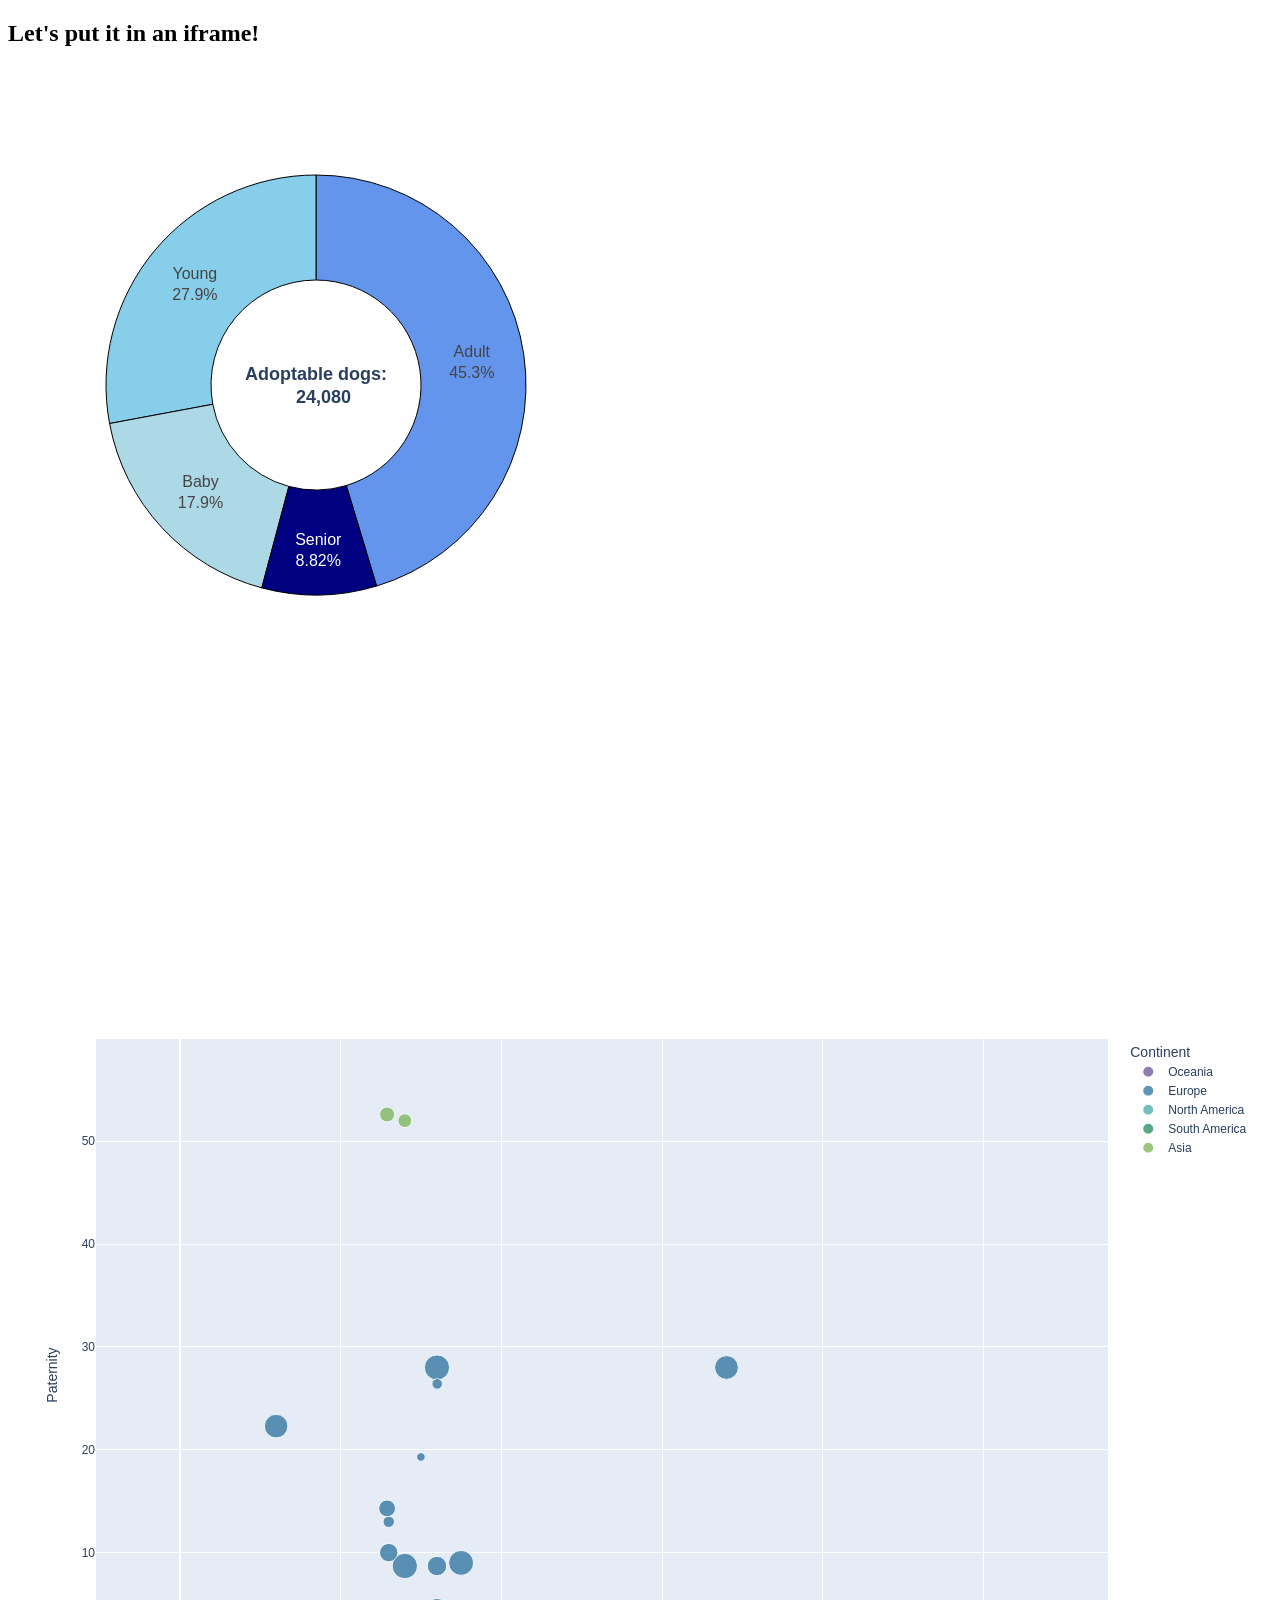
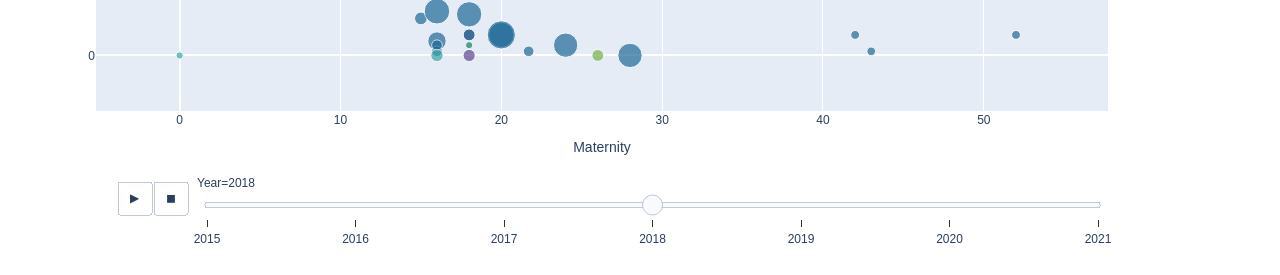
==== Index.html @ 2be068e2 "First Commit" ====
<!DOCTYPE html>
<html>

    <head>
        <title>Test page</title>
        <style>
            html,
            body {
                height: 100%;
            }

            iframe {
                width: 100%;
                height: 100%;
                border: none;
            }
        </style>
    </head>

    <body>
        <h2> Let's put it in an iframe!</h2>
        <iframe src="Dog Donut.html" title="Donut Chart"></iframe>
        <iframe src="Leave Fig.html" title="Donut Chart"></iframe>
    </body>

</html>
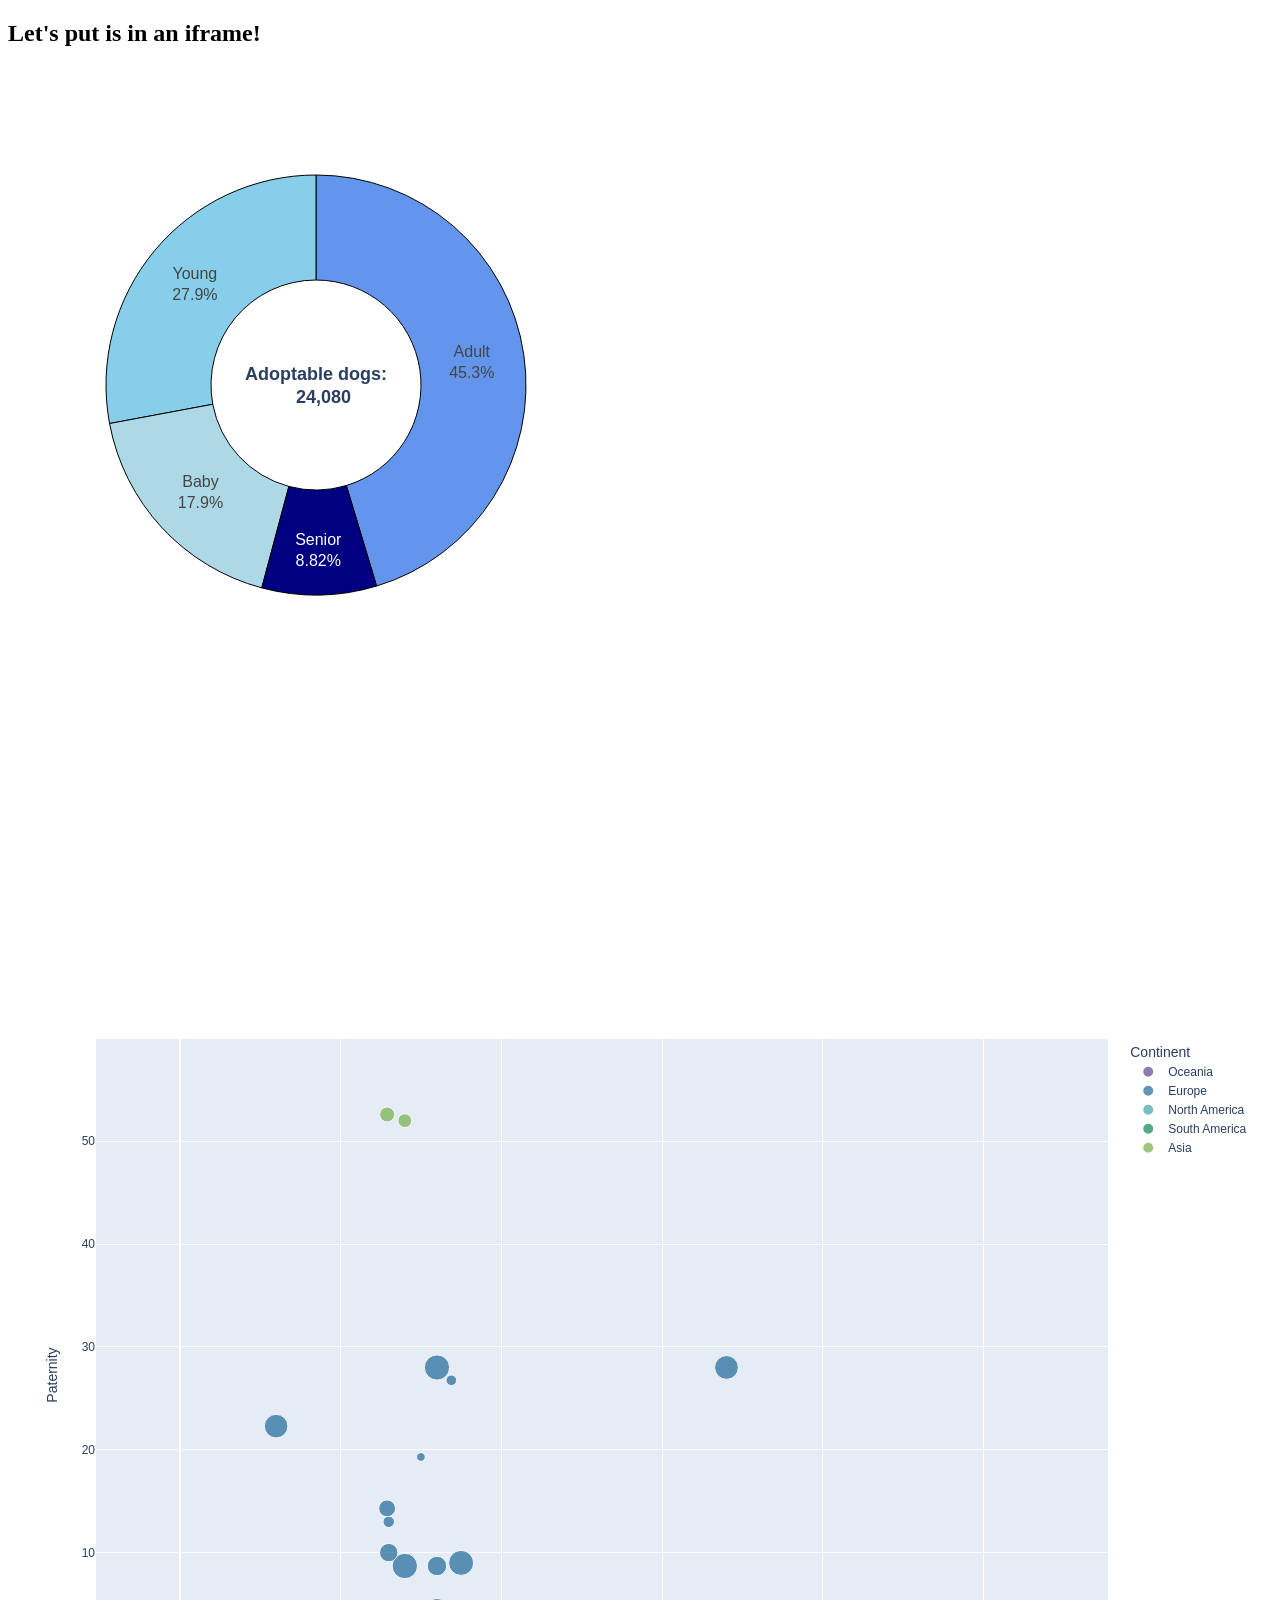
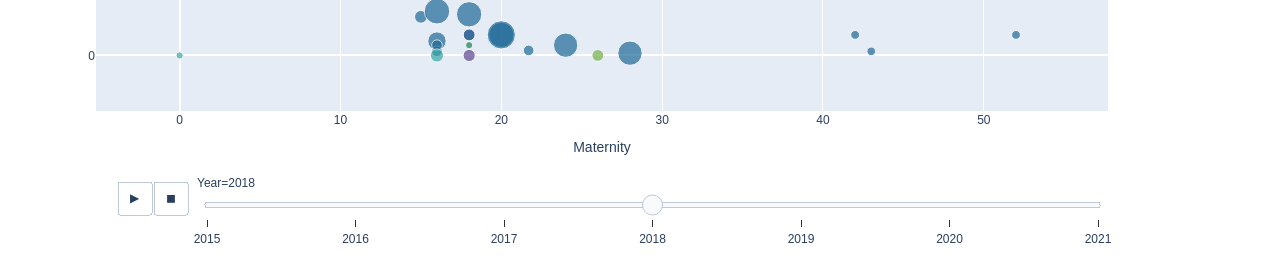
==== commit f99623f2: "Update Index.html" ====
--- a/Index.html
+++ b/Index.html
@@ -18,7 +18,7 @@
     </head>
 
     <body>
-        <h2> Let's put it in an iframe!</h2>
+        <h2> Let's put is in an iframe!</h2>
         <iframe src="Dog Donut.html" title="Donut Chart"></iframe>
         <iframe src="Leave Fig.html" title="Donut Chart"></iframe>
     </body>
